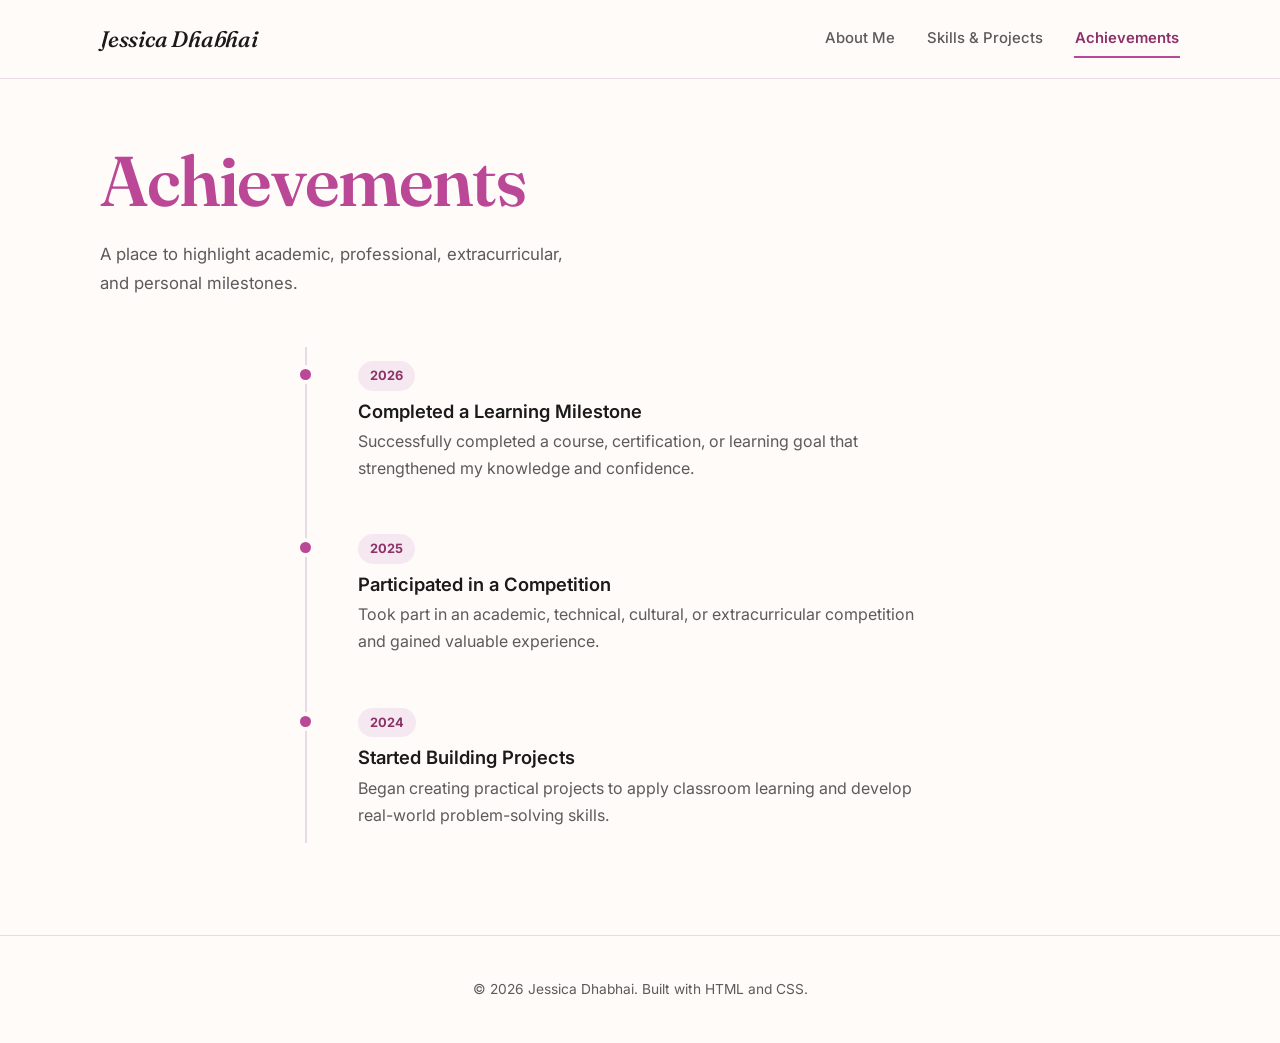
==== achievements.html @ bee71c7c "Add files via upload" ====
<!DOCTYPE html>
<html lang="en">
<head>
  <meta charset="UTF-8">
  <meta name="viewport" content="width=device-width, initial-scale=1.0">
  <title>Jessica Dhabhai | Achievements</title>
  <link rel="stylesheet" href="style.css">
</head>
<body>
  <header class="site-header">
    <nav class="navbar" aria-label="Main navigation">
      <a class="brand" href="index.html">Jessica Dhabhai</a>
      <div class="nav-links">
        <a href="index.html">About Me</a>
        <a href="skills.html">Skills &amp; Projects</a>
        <a class="active" href="achievements.html">Achievements</a>
      </div>
    </nav>
  </header>

  <main>
    <section class="page-hero">
      <h1>Achievements</h1>
      <p class="subtitle">A place to highlight academic, professional, extracurricular, and personal milestones.</p>
    </section>

    <section class="content-section narrow">
      <div class="timeline">
        <article class="achievement-card">
          <div class="meta">2026</div>
          <h3>Completed a Learning Milestone</h3>
          <p>Successfully completed a course, certification, or learning goal that strengthened my knowledge and confidence.</p>
        </article>

        <article class="achievement-card">
          <div class="meta">2025</div>
          <h3>Participated in a Competition</h3>
          <p>Took part in an academic, technical, cultural, or extracurricular competition and gained valuable experience.</p>
        </article>

        <article class="achievement-card">
          <div class="meta">2024</div>
          <h3>Started Building Projects</h3>
          <p>Began creating practical projects to apply classroom learning and develop real-world problem-solving skills.</p>
        </article>
      </div>
    </section>
  </main>

  <footer class="site-footer">
    <p>&copy; 2026 Jessica Dhabhai. Built with HTML and CSS.</p>
  </footer>
</body>
</html>
---- style.css ----
@import url('https://fonts.googleapis.com/css2?family=Fraunces:ital,opsz,wght@0,9..144,400;0,9..144,500;0,9..144,600;0,9..144,700;1,9..144,500&family=Inter:wght@400;500;600;700&display=swap');

:root {
  --ink: #1a1a1a;
  --muted: #5b5b5b;
  --pink: #ba4896;
  --pink-deep: #8c3269;
  --blush: #f6e8f1;
  --blush-deep: #eed3e5;
  --gold: #c69a56;
  --paper: #fffbf9;
  --white: #ffffff;
  --line: #e9dbe5;
}

* {
  box-sizing: border-box;
}

html {
  scroll-behavior: smooth;
}

body {
  margin: 0;
  background: var(--paper);
  color: var(--ink);
  font-family: "Inter", Arial, sans-serif;
  font-size: 16px;
  line-height: 1.7;
  -webkit-font-smoothing: antialiased;
}

a {
  color: inherit;
  text-decoration: none;
}

img {
  max-width: 100%;
}

/* ---------- Header ---------- */

.site-header {
  border-bottom: 1px solid var(--line);
  background: rgba(255, 251, 249, 0.92);
  position: sticky;
  top: 0;
  z-index: 10;
  backdrop-filter: blur(10px);
}

.navbar {
  width: min(1080px, calc(100% - 48px));
  margin: 0 auto;
  min-height: 78px;
  display: flex;
  align-items: center;
  justify-content: space-between;
  gap: 24px;
}

.brand {
  color: var(--ink);
  font-family: "Fraunces", Georgia, serif;
  font-style: italic;
  font-weight: 500;
  font-size: 1.4rem;
  letter-spacing: -0.01em;
}

.nav-links {
  display: flex;
  align-items: center;
  gap: 30px;
}

.nav-links a {
  position: relative;
  color: var(--muted);
  font-size: 0.93rem;
  font-weight: 500;
  padding: 6px 1px;
}

.nav-links a::after {
  content: "";
  position: absolute;
  left: 0;
  bottom: 0;
  width: 100%;
  height: 2px;
  background: var(--pink);
  transform: scaleX(0);
  transform-origin: left;
  transition: transform 0.25s ease;
}

.nav-links a:hover {
  color: var(--ink);
}

.nav-links a:hover::after {
  transform: scaleX(1);
}

.nav-links a.active {
  color: var(--pink-deep);
  font-weight: 600;
}

.nav-links a.active::after {
  transform: scaleX(1);
}

/* ---------- Layout shells ---------- */

main {
  width: min(1080px, calc(100% - 48px));
  margin: 0 auto;
}

.content-section {
  padding: 34px 0 84px;
}

.content-section.narrow {
  width: min(680px, 100%);
  margin: 0 auto;
}

.section-heading {
  margin-bottom: 30px;
  max-width: 560px;
}

.section-heading h2 {
  margin-bottom: 8px;
}

.section-heading p {
  color: var(--muted);
  margin: 0;
}

h1, h2, h3 {
  margin: 0;
  line-height: 1.15;
  font-family: "Fraunces", Georgia, serif;
}

h1 {
  color: var(--pink);
  font-weight: 600;
  font-size: clamp(2.6rem, 6vw, 4.4rem);
  letter-spacing: -0.02em;
}

h2 {
  color: var(--pink);
  font-weight: 600;
  font-size: clamp(1.7rem, 3.2vw, 2.3rem);
  letter-spacing: -0.015em;
}

h3 {
  color: var(--ink);
  font-weight: 600;
  font-size: 1.15rem;
  font-family: "Inter", Arial, sans-serif;
}

.subtitle {
  max-width: 480px;
  margin: 18px 0 0;
  color: var(--muted);
  font-size: 1.05rem;
}

/* ---------- About page hero ---------- */

.hero {
  padding: 70px 0 20px;
}

.hero-grid {
  display: grid;
  grid-template-columns: 1.15fr 0.85fr;
  gap: 56px;
  align-items: center;
}

.hero-copy .kicker {
  color: var(--gold);
  font-weight: 600;
  font-size: 0.95rem;
  margin-bottom: 14px;
}

.photo-frame {
  position: relative;
  width: min(320px, 100%);
  margin: 0 auto;
}

.photo-frame::before {
  content: "";
  position: absolute;
  inset: 18px -18px -18px 18px;
  background: var(--blush);
  border-radius: 22px;
  z-index: 0;
}

.photo-frame .frame-inner {
  position: relative;
  z-index: 1;
  background: var(--white);
  padding: 10px;
  border: 1px solid var(--line);
  border-radius: 20px;
  box-shadow: 0 24px 46px rgba(140, 50, 105, 0.14);
}

.photo-frame img {
  display: block;
  width: 100%;
  aspect-ratio: 4 / 5;
  object-fit: cover;
  object-position: center top;
  border-radius: 13px;
}

.about-card {
  margin-top: 56px;
  padding-left: 26px;
  border-left: 3px solid var(--pink);
  max-width: 640px;
}

.about-card p {
  margin: 0;
  color: var(--ink);
  font-size: 1.08rem;
}

/* ---------- Generic page hero (skills / achievements) ---------- */

.page-hero {
  padding: 62px 0 8px;
  max-width: 620px;
}

/* ---------- Skills ---------- */

.skills-panel {
  background: var(--white);
  border: 1px solid var(--line);
  border-radius: 20px;
  padding: 40px 44px;
}

.skill-row {
  display: grid;
  grid-template-columns: 200px 1fr;
  gap: 24px;
  align-items: start;
  padding: 22px 0;
}

.skill-row + .skill-row {
  border-top: 1px solid var(--line);
}

.skill-row h3 {
  color: var(--pink-deep);
}

.tags {
  display: flex;
  flex-wrap: wrap;
  gap: 10px;
}

.tag {
  background: var(--blush);
  color: var(--pink-deep);
  border-radius: 999px;
  padding: 7px 14px;
  font-size: 0.88rem;
  font-weight: 600;
  transition: background 0.2s ease;
}

.tag:hover {
  background: var(--blush-deep);
}

/* ---------- Projects ---------- */

.project-list {
  display: flex;
  flex-direction: column;
}

.project-card {
  display: grid;
  grid-template-columns: 1fr auto;
  align-items: center;
  gap: 24px;
  padding: 30px 4px;
  border-top: 1px solid var(--line);
}

.project-card:last-child {
  border-bottom: 1px solid var(--line);
}

.project-card p {
  margin: 8px 0 0;
  color: var(--muted);
  max-width: 520px;
}

.project-link {
  color: var(--pink-deep);
  font-weight: 700;
  font-size: 0.92rem;
  white-space: nowrap;
  border: 1.5px solid var(--pink);
  border-radius: 999px;
  padding: 10px 20px;
  transition: background 0.2s ease, color 0.2s ease;
}

.project-link:hover {
  background: var(--pink);
  color: var(--white);
}

/* ---------- Achievements timeline ---------- */

.timeline {
  position: relative;
  display: grid;
  gap: 8px;
  padding-left: 28px;
}

.timeline::before {
  content: "";
  position: absolute;
  left: 5px;
  top: 8px;
  bottom: 8px;
  width: 1.5px;
  background: var(--line);
}

.achievement-card {
  position: relative;
  padding: 22px 0 22px 30px;
}

.achievement-card::before {
  content: "";
  position: absolute;
  left: -28px;
  top: 30px;
  width: 11px;
  height: 11px;
  border-radius: 50%;
  background: var(--pink);
  box-shadow: 0 0 0 4px var(--paper);
}

.meta {
  display: inline-block;
  color: var(--pink-deep);
  background: var(--blush);
  font-size: 0.8rem;
  font-weight: 700;
  padding: 4px 12px;
  border-radius: 999px;
  margin-bottom: 10px;
}

.achievement-card h3 {
  margin-bottom: 6px;
}

.achievement-card p {
  margin: 0;
  color: var(--muted);
  max-width: 560px;
}

/* ---------- Footer ---------- */

.site-footer {
  border-top: 1px solid var(--line);
  padding: 28px 0;
  color: var(--muted);
  font-size: 0.86rem;
  text-align: center;
}

/* ---------- Responsive ---------- */

@media (max-width: 780px) {
  .hero-grid {
    grid-template-columns: 1fr;
  }

  .photo-frame {
    order: -1;
    width: min(240px, 70%);
  }

  .skill-row {
    grid-template-columns: 1fr;
    gap: 10px;
  }

  .skills-panel {
    padding: 30px 26px;
  }
}

@media (max-width: 650px) {
  .navbar {
    width: min(100% - 32px, 1080px);
    min-height: auto;
    padding: 16px 0;
    flex-direction: column;
    align-items: flex-start;
    gap: 12px;
  }

  .nav-links {
    gap: 20px;
  }

  main {
    width: min(100% - 32px, 1080px);
  }

  .hero,
  .page-hero {
    padding-top: 48px;
  }

  .content-section {
    padding-bottom: 56px;
  }

  .about-card {
    padding-left: 18px;
  }

  .project-card {
    grid-template-columns: 1fr;
    align-items: start;
  }

  .project-link {
    justify-self: start;
  }
}

@media (prefers-reduced-motion: reduce) {
  * {
    transition: none !important;
    scroll-behavior: auto !important;
  }
}

a:focus-visible,
button:focus-visible {
  outline: 2px solid var(--pink-deep);
  outline-offset: 3px;
}
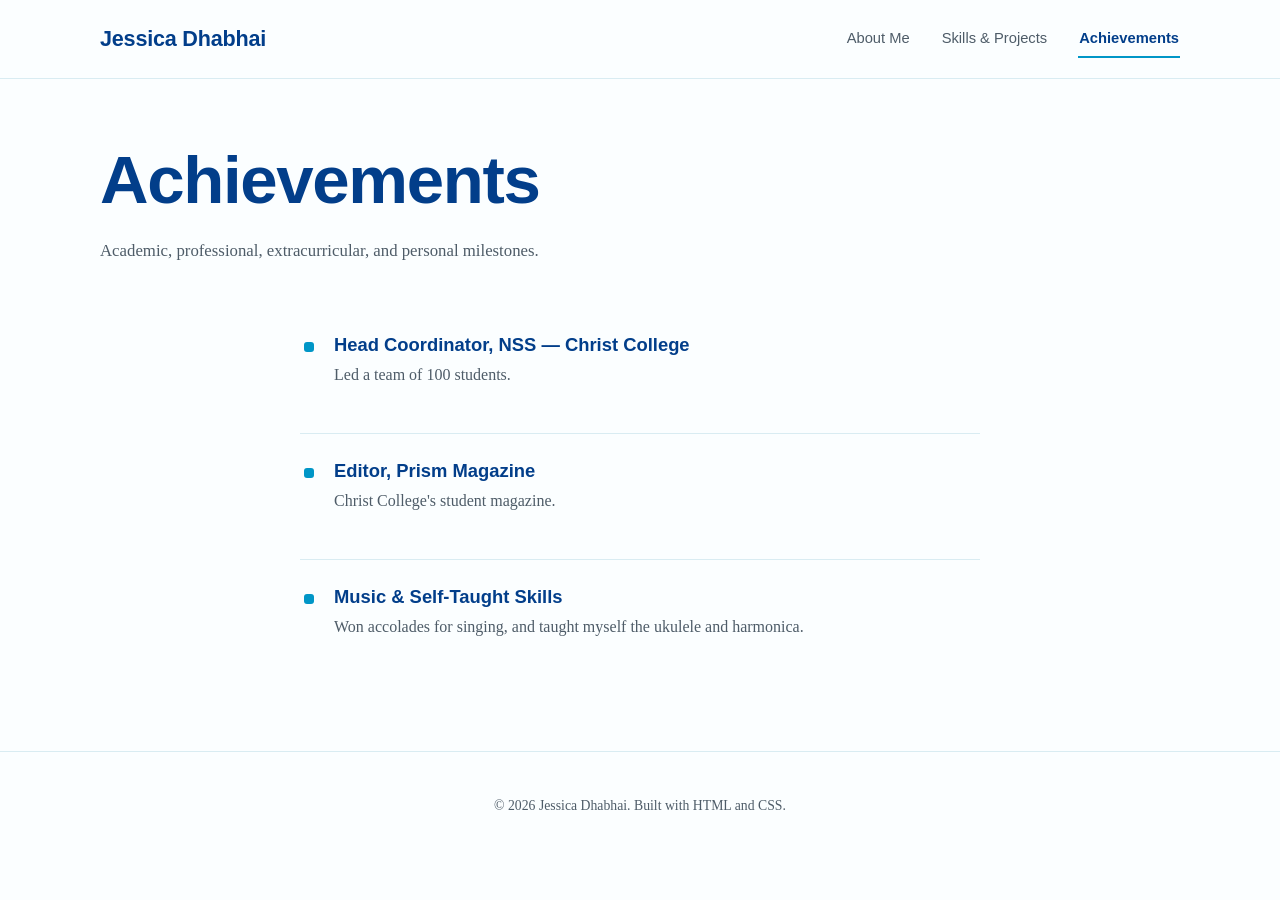
==== commit d16a48b8: "Revise achievements section with new content Updated achievement descriptions and titles to reflect " ====
--- a/achievements.html
+++ b/achievements.html
@@ -21,27 +21,33 @@
   <main>
     <section class="page-hero">
       <h1>Achievements</h1>
-      <p class="subtitle">A place to highlight academic, professional, extracurricular, and personal milestones.</p>
+      <p class="subtitle">Academic, professional, extracurricular, and personal milestones.</p>
     </section>
 
     <section class="content-section narrow">
-      <div class="timeline">
+      <div class="achievements-list">
         <article class="achievement-card">
-          <div class="meta">2026</div>
-          <h3>Completed a Learning Milestone</h3>
-          <p>Successfully completed a course, certification, or learning goal that strengthened my knowledge and confidence.</p>
+          <div class="marker"></div>
+          <div>
+            <h3>Head Coordinator, NSS &mdash; Christ College</h3>
+            <p>Led a team of 100 students.</p>
+          </div>
         </article>
 
         <article class="achievement-card">
-          <div class="meta">2025</div>
-          <h3>Participated in a Competition</h3>
-          <p>Took part in an academic, technical, cultural, or extracurricular competition and gained valuable experience.</p>
+          <div class="marker"></div>
+          <div>
+            <h3>Editor, Prism Magazine</h3>
+            <p>Christ College's student magazine.</p>
+          </div>
         </article>
 
         <article class="achievement-card">
-          <div class="meta">2024</div>
-          <h3>Started Building Projects</h3>
-          <p>Began creating practical projects to apply classroom learning and develop real-world problem-solving skills.</p>
+          <div class="marker"></div>
+          <div>
+            <h3>Music &amp; Self-Taught Skills</h3>
+            <p>Won accolades for singing, and taught myself the ukulele and harmonica.</p>
+          </div>
         </article>
       </div>
     </section>
--- a/style.css
+++ b/style.css
@@ -1,16 +1,15 @@
-@import url('https://fonts.googleapis.com/css2?family=Fraunces:ital,opsz,wght@0,9..144,400;0,9..144,500;0,9..144,600;0,9..144,700;1,9..144,500&family=Inter:wght@400;500;600;700&display=swap');
+@import url('https://api.fontshare.com/v2/css?f[]=clash-display@400,500,600,700&f[]=boska@400,500,600&display=swap');
 
 :root {
-  --ink: #1a1a1a;
-  --muted: #5b5b5b;
-  --pink: #ba4896;
-  --pink-deep: #8c3269;
-  --blush: #f6e8f1;
-  --blush-deep: #eed3e5;
-  --gold: #c69a56;
-  --paper: #fffbf9;
+  --navy: #023e8a;
+  --blue: #0096c7;
+  --sky: #caf0f8;
+  --sky-deep: #a9e2f0;
+  --ink: #142433;
+  --muted: #4e5c68;
+  --paper: #fbfeff;
   --white: #ffffff;
-  --line: #e9dbe5;
+  --line: #d9ecf2;
 }
 
 * {
@@ -25,9 +24,9 @@
   margin: 0;
   background: var(--paper);
   color: var(--ink);
-  font-family: "Inter", Arial, sans-serif;
+  font-family: "Boska", Georgia, serif;
   font-size: 16px;
-  line-height: 1.7;
+  line-height: 1.75;
   -webkit-font-smoothing: antialiased;
 }
 
@@ -44,7 +43,7 @@
 
 .site-header {
   border-bottom: 1px solid var(--line);
-  background: rgba(255, 251, 249, 0.92);
+  background: rgba(251, 254, 255, 0.92);
   position: sticky;
   top: 0;
   z-index: 10;
@@ -62,11 +61,10 @@
 }
 
 .brand {
-  color: var(--ink);
-  font-family: "Fraunces", Georgia, serif;
-  font-style: italic;
-  font-weight: 500;
-  font-size: 1.4rem;
+  color: var(--navy);
+  font-family: "Clash Display", Arial, sans-serif;
+  font-weight: 600;
+  font-size: 1.35rem;
   letter-spacing: -0.01em;
 }
 
@@ -79,7 +77,8 @@
 .nav-links a {
   position: relative;
   color: var(--muted);
-  font-size: 0.93rem;
+  font-family: "Clash Display", Arial, sans-serif;
+  font-size: 0.92rem;
   font-weight: 500;
   padding: 6px 1px;
 }
@@ -91,14 +90,14 @@
   bottom: 0;
   width: 100%;
   height: 2px;
-  background: var(--pink);
+  background: var(--blue);
   transform: scaleX(0);
   transform-origin: left;
   transition: transform 0.25s ease;
 }
 
 .nav-links a:hover {
-  color: var(--ink);
+  color: var(--navy);
 }
 
 .nav-links a:hover::after {
@@ -106,7 +105,7 @@
 }
 
 .nav-links a.active {
-  color: var(--pink-deep);
+  color: var(--navy);
   font-weight: 600;
 }
 
@@ -147,28 +146,27 @@
 h1, h2, h3 {
   margin: 0;
   line-height: 1.15;
-  font-family: "Fraunces", Georgia, serif;
+  font-family: "Clash Display", Arial, sans-serif;
 }
 
 h1 {
-  color: var(--pink);
-  font-weight: 600;
-  font-size: clamp(2.6rem, 6vw, 4.4rem);
+  color: var(--navy);
+  font-weight: 600;
+  font-size: clamp(2.6rem, 6vw, 4.2rem);
   letter-spacing: -0.02em;
 }
 
 h2 {
-  color: var(--pink);
+  color: var(--navy);
   font-weight: 600;
   font-size: clamp(1.7rem, 3.2vw, 2.3rem);
   letter-spacing: -0.015em;
 }
 
 h3 {
-  color: var(--ink);
+  color: var(--navy);
   font-weight: 600;
   font-size: 1.15rem;
-  font-family: "Inter", Arial, sans-serif;
 }
 
 .subtitle {
@@ -191,52 +189,29 @@
   align-items: center;
 }
 
-.hero-copy .kicker {
-  color: var(--gold);
-  font-weight: 600;
-  font-size: 0.95rem;
-  margin-bottom: 14px;
-}
-
 .photo-frame {
-  position: relative;
-  width: min(320px, 100%);
+  width: min(300px, 100%);
   margin: 0 auto;
-}
-
-.photo-frame::before {
-  content: "";
-  position: absolute;
-  inset: 18px -18px -18px 18px;
-  background: var(--blush);
-  border-radius: 22px;
-  z-index: 0;
-}
-
-.photo-frame .frame-inner {
-  position: relative;
-  z-index: 1;
-  background: var(--white);
-  padding: 10px;
-  border: 1px solid var(--line);
-  border-radius: 20px;
-  box-shadow: 0 24px 46px rgba(140, 50, 105, 0.14);
 }
 
 .photo-frame img {
   display: block;
   width: 100%;
-  aspect-ratio: 4 / 5;
+  aspect-ratio: 1 / 1;
   object-fit: cover;
   object-position: center top;
-  border-radius: 13px;
+  border-radius: 50%;
+  box-shadow: 0 20px 44px rgba(2, 62, 138, 0.16);
 }
 
 .about-card {
   margin-top: 56px;
   padding-left: 26px;
-  border-left: 3px solid var(--pink);
-  max-width: 640px;
+  border-left: 3px solid var(--blue);
+  max-width: 660px;
+  display: flex;
+  flex-direction: column;
+  gap: 18px;
 }
 
 .about-card p {
@@ -266,15 +241,7 @@
   grid-template-columns: 200px 1fr;
   gap: 24px;
   align-items: start;
-  padding: 22px 0;
-}
-
-.skill-row + .skill-row {
-  border-top: 1px solid var(--line);
-}
-
-.skill-row h3 {
-  color: var(--pink-deep);
+  padding: 4px 0;
 }
 
 .tags {
@@ -284,106 +251,81 @@
 }
 
 .tag {
-  background: var(--blush);
-  color: var(--pink-deep);
+  background: var(--sky);
+  color: var(--navy);
+  font-family: "Clash Display", Arial, sans-serif;
   border-radius: 999px;
-  padding: 7px 14px;
-  font-size: 0.88rem;
-  font-weight: 600;
+  padding: 7px 16px;
+  font-size: 0.87rem;
+  font-weight: 500;
   transition: background 0.2s ease;
 }
 
 .tag:hover {
-  background: var(--blush-deep);
+  background: var(--sky-deep);
 }
 
 /* ---------- Projects ---------- */
 
 .project-list {
-  display: flex;
-  flex-direction: column;
+  display: grid;
+  gap: 20px;
 }
 
 .project-card {
   display: grid;
-  grid-template-columns: 1fr auto;
-  align-items: center;
-  gap: 24px;
-  padding: 30px 4px;
-  border-top: 1px solid var(--line);
-}
-
-.project-card:last-child {
-  border-bottom: 1px solid var(--line);
+  grid-template-columns: 64px 1fr;
+  gap: 22px;
+  padding: 30px 32px;
+  background: var(--white);
+  border: 1px solid var(--line);
+  border-radius: 18px;
+  transition: border-color 0.2s ease, box-shadow 0.2s ease;
+}
+
+.project-card:hover {
+  border-color: var(--sky-deep);
+  box-shadow: 0 18px 36px rgba(2, 62, 138, 0.08);
+}
+
+.project-number {
+  font-family: "Clash Display", Arial, sans-serif;
+  font-weight: 600;
+  font-size: 1.6rem;
+  color: var(--sky-deep);
 }
 
 .project-card p {
   margin: 8px 0 0;
   color: var(--muted);
-  max-width: 520px;
-}
-
-.project-link {
-  color: var(--pink-deep);
-  font-weight: 700;
-  font-size: 0.92rem;
-  white-space: nowrap;
-  border: 1.5px solid var(--pink);
-  border-radius: 999px;
-  padding: 10px 20px;
-  transition: background 0.2s ease, color 0.2s ease;
-}
-
-.project-link:hover {
-  background: var(--pink);
-  color: var(--white);
-}
-
-/* ---------- Achievements timeline ---------- */
-
-.timeline {
-  position: relative;
-  display: grid;
-  gap: 8px;
-  padding-left: 28px;
-}
-
-.timeline::before {
-  content: "";
-  position: absolute;
-  left: 5px;
-  top: 8px;
-  bottom: 8px;
-  width: 1.5px;
-  background: var(--line);
+  max-width: 620px;
+}
+
+/* ---------- Achievements ---------- */
+
+.achievements-list {
+  display: grid;
+  gap: 18px;
 }
 
 .achievement-card {
-  position: relative;
-  padding: 22px 0 22px 30px;
-}
-
-.achievement-card::before {
-  content: "";
-  position: absolute;
-  left: -28px;
-  top: 30px;
-  width: 11px;
-  height: 11px;
-  border-radius: 50%;
-  background: var(--pink);
-  box-shadow: 0 0 0 4px var(--paper);
-}
-
-.meta {
-  display: inline-block;
-  color: var(--pink-deep);
-  background: var(--blush);
-  font-size: 0.8rem;
-  font-weight: 700;
-  padding: 4px 12px;
-  border-radius: 999px;
-  margin-bottom: 10px;
+  display: grid;
+  grid-template-columns: 10px 1fr;
+  gap: 20px;
+  padding: 26px 4px;
+  border-top: 1px solid var(--line);
+}
+
+.achievements-list .achievement-card:first-child {
+  border-top: none;
+}
+
+.achievement-card .marker {
+  width: 10px;
+  height: 10px;
+  border-radius: 3px;
+  background: var(--blue);
+  margin-top: 8px;
 }
 
 .achievement-card h3 {
@@ -415,7 +357,7 @@
 
   .photo-frame {
     order: -1;
-    width: min(240px, 70%);
+    width: min(220px, 60%);
   }
 
   .skill-row {
@@ -425,6 +367,11 @@
 
   .skills-panel {
     padding: 30px 26px;
+  }
+
+  .project-card {
+    grid-template-columns: 1fr;
+    gap: 8px;
   }
 }
 
@@ -460,12 +407,7 @@
   }
 
   .project-card {
-    grid-template-columns: 1fr;
-    align-items: start;
-  }
-
-  .project-link {
-    justify-self: start;
+    padding: 24px 20px;
   }
 }
 
@@ -478,6 +420,6 @@
 
 a:focus-visible,
 button:focus-visible {
-  outline: 2px solid var(--pink-deep);
+  outline: 2px solid var(--blue);
   outline-offset: 3px;
 }
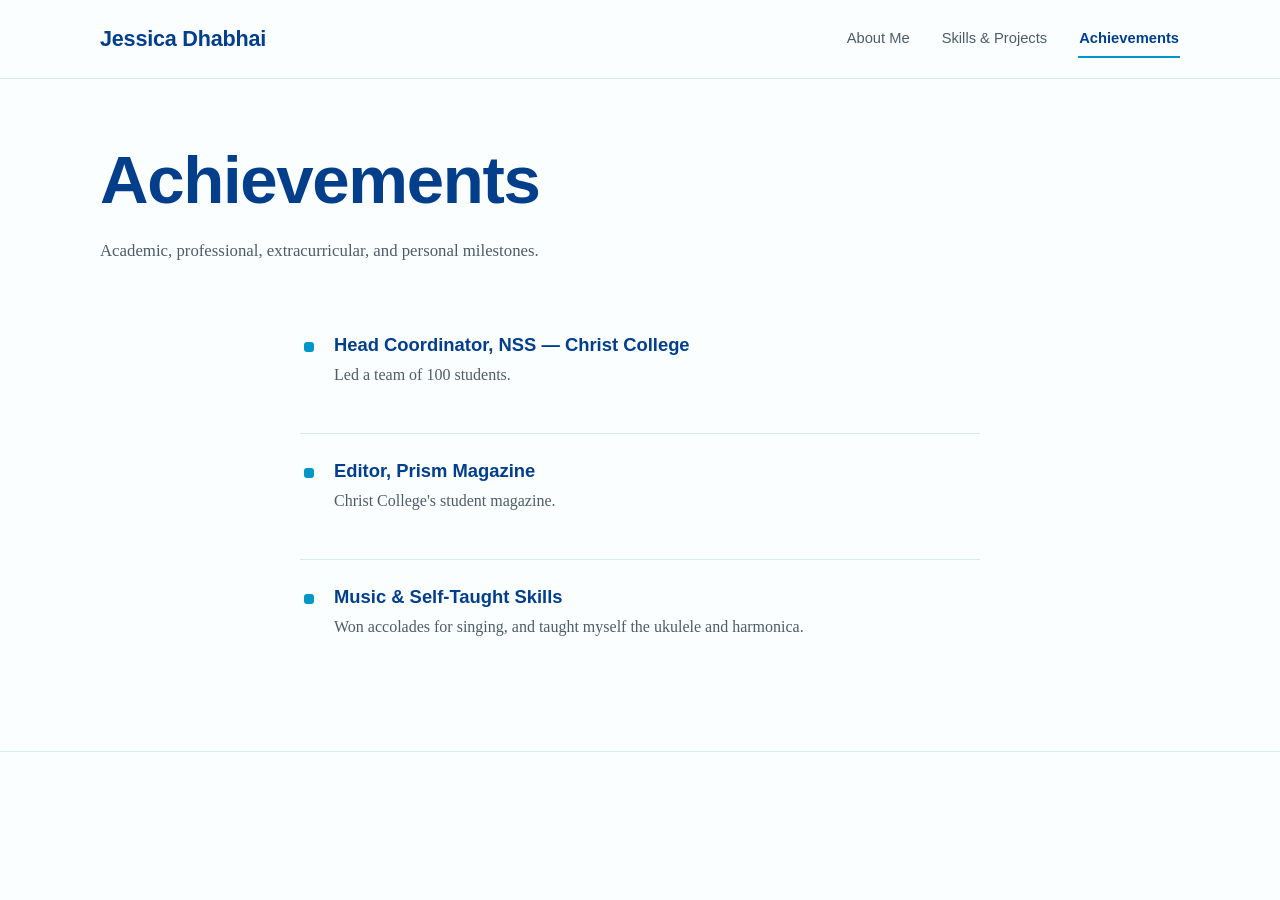
==== commit 81741de6: "Remove copyright notice from achievements.html Removed copyright notice from footer." ====
--- a/achievements.html
+++ b/achievements.html
@@ -54,7 +54,7 @@
   </main>
 
   <footer class="site-footer">
-    <p>&copy; 2026 Jessica Dhabhai. Built with HTML and CSS.</p>
+    <p> </p>
   </footer>
 </body>
 </html>
